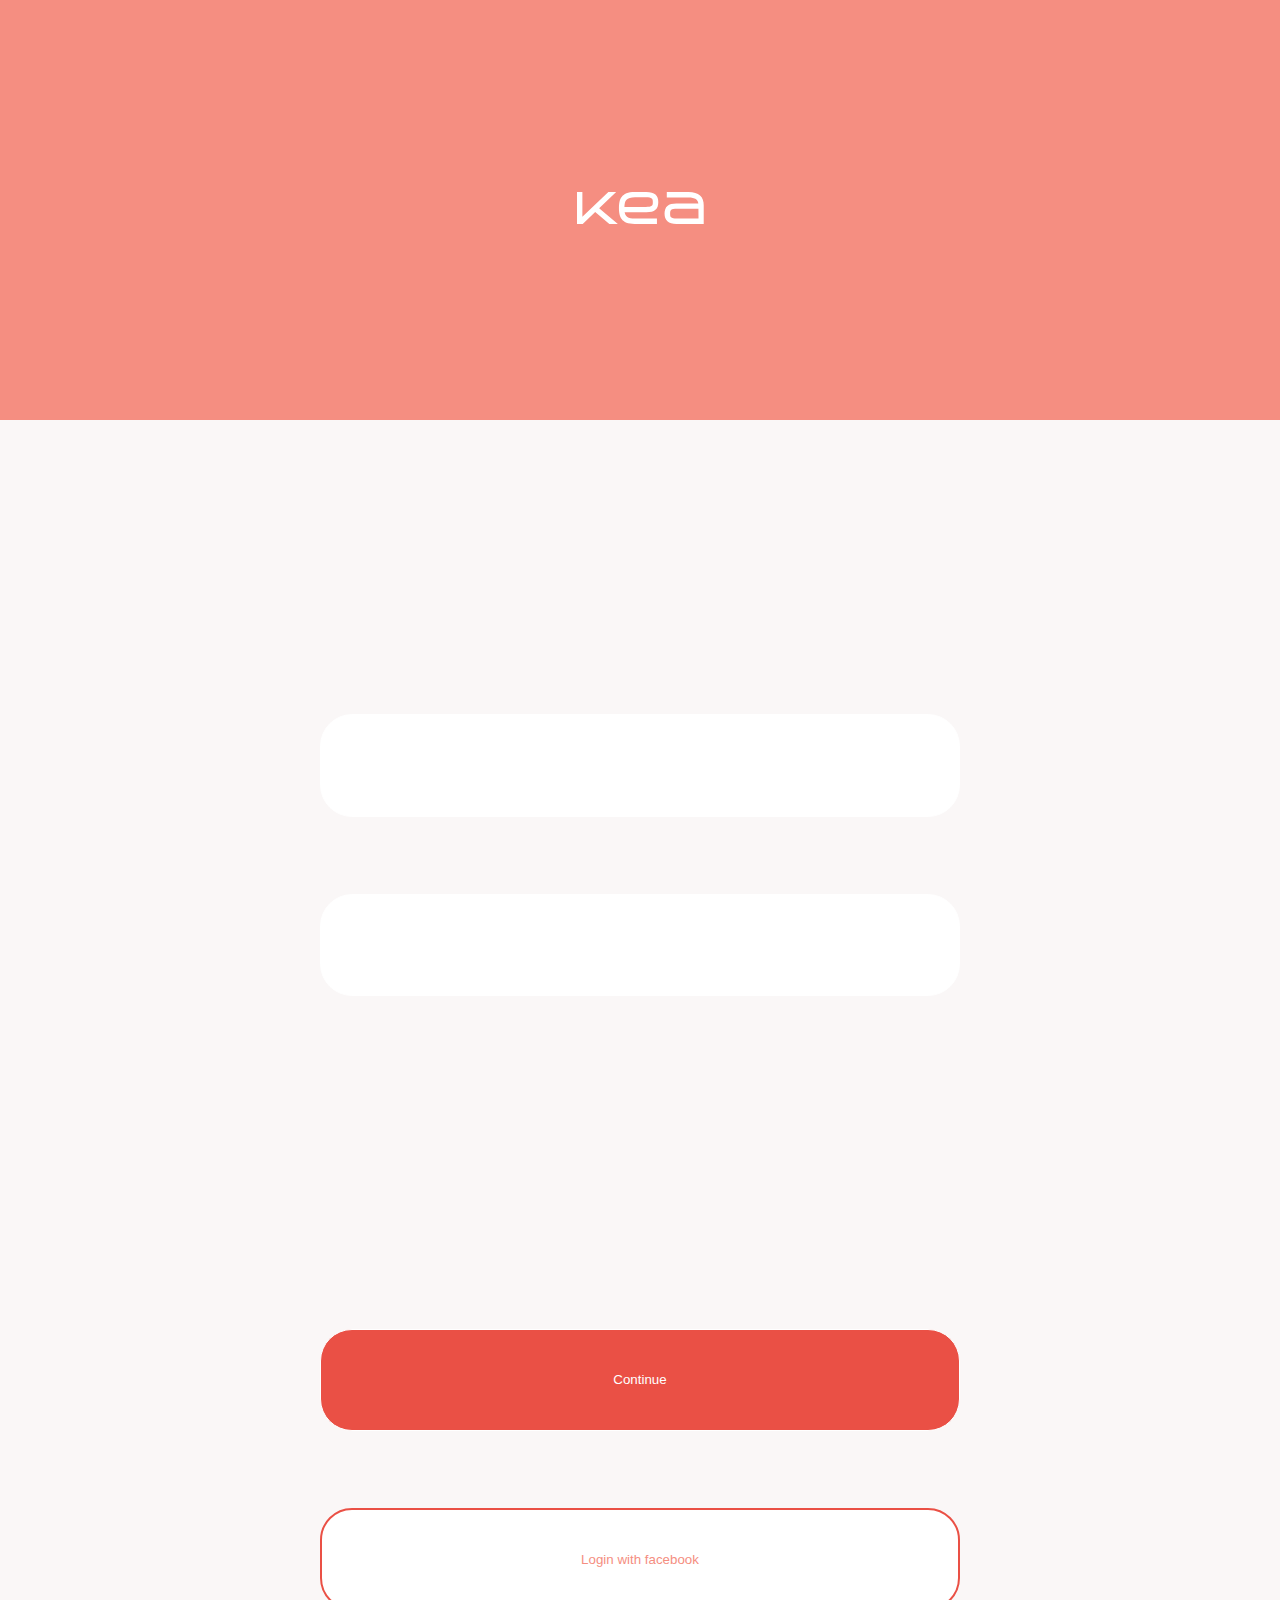
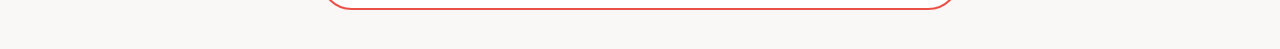
==== index.html @ 2ffb30de "Login page, ser godt ud og linker til Landingpage" ====
<!DOCTYPE html>
<html lang="da">

<head>
    <meta charset="utf-8">
    <meta name="viewport" content="width=device-width, initial-scale=1.0">
    <title>Protype</title>
    <link rel="stylesheet" href="style.css">
</head>

<body>
    <header><img src="assets/Group%201604.png" alt="KEA LOGO"></header>

    <main>
        <form action="name">
            <input type="text" name="username"><br>
            <input type="password"><br>

        </form>

        <a href="landingpage.html"><input id="login" type="submit" value="Continue"></a>
        <a href="landingpage.html"><input id="loginfb" type="submit" value="Login with facebook"></a>
    </main>

    <script src="script.js"></script>
</body></html>
---- style.css ----
* {
    box-sizing: border-box;
}

body {
    margin: 0;
    background-color: #FAF7F7;
}

header {
    background-color: #F58E81;
    text-align: center;

}

header img {
    margin: 15vw 15vw;
}

main {
    display: flex;
    flex-wrap: wrap;
    background-color: #FAF7F7;
    text-align: center;
    align-content: center;
    justify-content: center;

}

form {
    margin: 20vw;
    font-size: 0.9rem;
    list-style-type: none;

}

input {
    font-family: 'arial', sans-serif;
    border: 1px solid #FFFFFF;
    color: #F58E81;
    padding: 0.5rem;
    margin: 3vw;
    height: 8vw;
    width: 50vw;
    text-decoration: none;
    border-radius: 2rem;
}

#login {
    color: #FFFFFF;
    background-color: #EA5045;
}

#loginfb {
    color: #F58E81;
    background-color: #FFFFFF;
    border: 2px solid #EA5045;

}

@media only screen and (min-width:604px) {

    main {
        max-width: 800px;
        padding: 0 30vw;
        margin: 0 20vw;
        justify-content: center;
    }
}
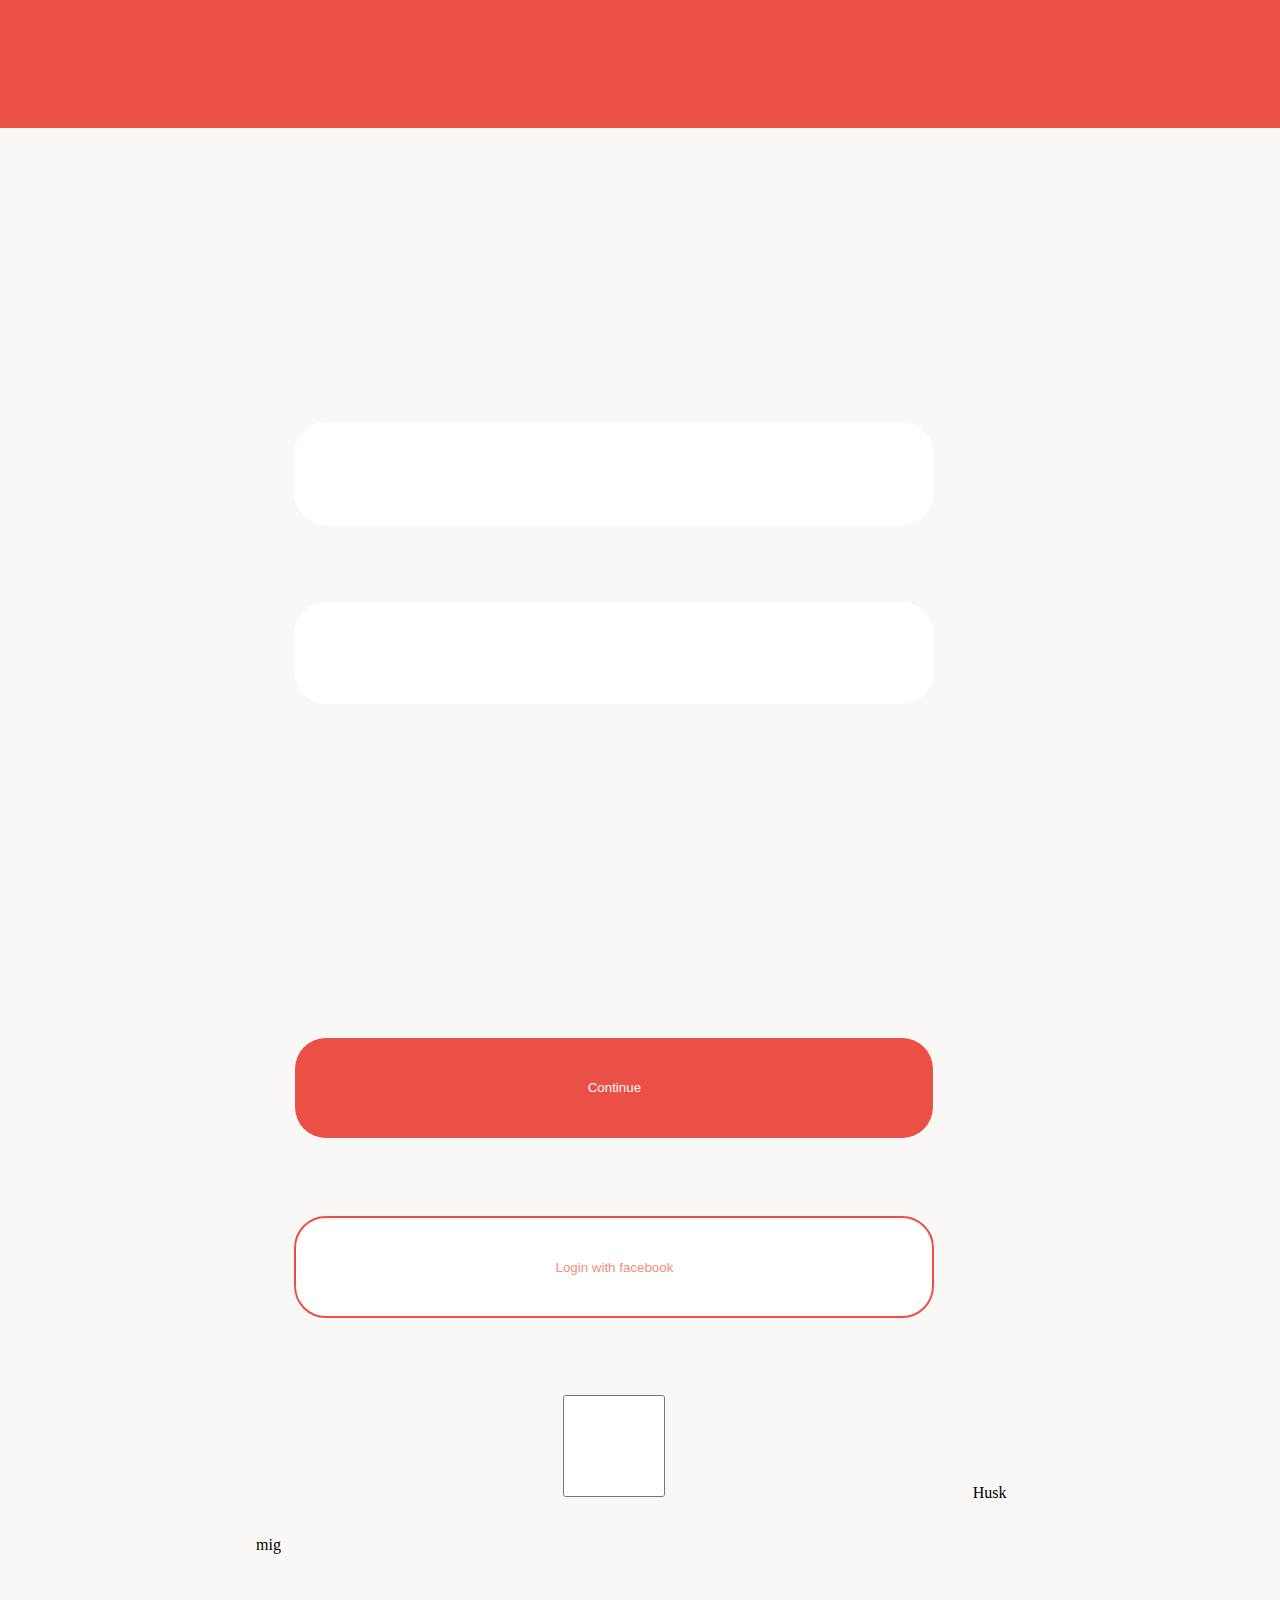
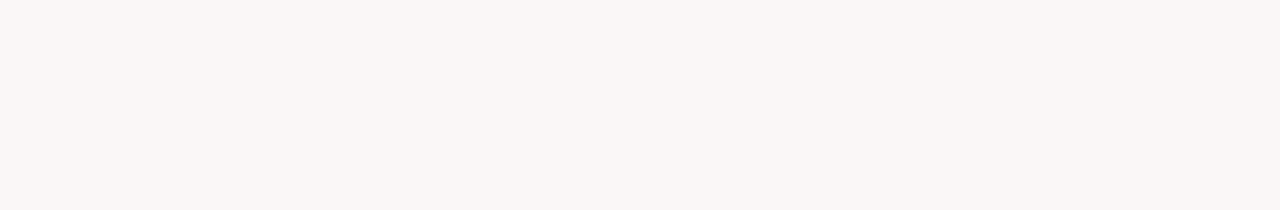
==== commit b5d39425: "MENU VIRKER" ====
--- a/index.html
+++ b/index.html
@@ -9,18 +9,28 @@
 </head>
 
 <body>
-    <header><img src="assets/Group%201604.png" alt="KEA LOGO"></header>
+    <header id="pageone">
+    </header>
 
     <main>
         <form action="name">
             <input type="text" name="username"><br>
             <input type="password"><br>
-
         </form>
 
-        <a href="landingpage.html"><input id="login" type="submit" value="Continue"></a>
-        <a href="landingpage.html"><input id="loginfb" type="submit" value="Login with facebook"></a>
+        <form>
+            <a href="landingpage.html">
+                <input id="login" type="submit" value="Continue"></a>
+
+            <a href="landingpage.html"><input id="loginfb" type="submit" value="Login with facebook"></a>
+
+            <input id=checkbox type="checkbox">Husk mig
+        </form>
+
+
     </main>
 
     <script src="script.js"></script>
-</body></html>
+</body>
+
+</html>
--- a/style.css
+++ b/style.css
@@ -2,35 +2,67 @@
     box-sizing: border-box;
 }
 
+:root {
+    --main-bg-color: #F58E81;
+    ;
+}
+
 body {
     margin: 0;
     background-color: #FAF7F7;
 }
 
-header {
+header #pageone {
     background-color: #F58E81;
+    text-align: left;
+    padding: 5vw 2vw;
+
+}
+
+header #top {
+    background-color: #EA5045;
+    text-align: left;
+    padding: 5vw 2vw;
+
+}
+
+header img {
+    height
+}
+
+ul {
+    list-style-type: none;
+    font-family: 'gibson', sans-serif;
+    color: #F58E81;
+
+}
+
+.hidden {
+    display: none;
+}
+
+/**** LOGIN PAIGE ***/
+
+
+#pageone {
+    background-color: main-bg-color;
     text-align: center;
 
 }
 
-header img {
+#pageone img {
     margin: 15vw 15vw;
 }
 
 main {
-    display: flex;
-    flex-wrap: wrap;
     background-color: #FAF7F7;
-    text-align: center;
-    align-content: center;
-    justify-content: center;
 
 }
 
 form {
     margin: 20vw;
-    font-size: 0.9rem;
-    list-style-type: none;
+    font-size: 1rem;
+    /*    list-style-type: none;*/
 
 }
 
@@ -42,7 +74,6 @@
     margin: 3vw;
     height: 8vw;
     width: 50vw;
-    text-decoration: none;
     border-radius: 2rem;
 }
 
@@ -58,12 +89,210 @@
 
 }
 
+input checkbox {
+    width: 10px;
+    height: 10px;
+    background-color: #000;
+}
+
+
+
+/****** LANDING PAGE *******/
+
+header {
+    padding: 5vw;
+    background-color: #EA5045;
+}
+
+nav img {
+    position: absolute;
+    right: 10vw;
+    top: 5vw;
+    height: 30px;
+}
+
+nav #profile {
+    position: absolute;
+    right: 20vw;
+    top: 5vw;
+    height: 30px;
+}
+
+#menu {
+    position: fixed;
+    right: 0;
+    top: 0;
+    bottom: 0;
+    margin: 0;
+    padding: 25vw 40vw;
+    font-family: 'gibson', sans-serif;
+    background-color: #3F3140;
+    font-size: 1.5rem;
+    text-align: center;
+    transition: 2s;
+
+}
+
+#menu li {
+    text-decoration: none;
+    padding: 1rem;
+}
+
+#menuknap {
+    z-index: 10;
+}
+
+a {
+    text-decoration: none;
+}
+
+a:active {
+    color: #ffffff;
+}
+
+#menu #logo {
+    position: absolute;
+    left: 40vw;
+    height: 8vw;
+}
+
+
+main #landingpage {
+    background-color: #FAF7F7;
+    margin: 0;
+    font-family: 'gibson', sans-serif;
+}
+
+.footer {
+    position: absolute;
+    left: 0;
+    bottom: 0;
+    font-size: 2rem;
+    width: 100%;
+    padding: 1rem 0;
+    color: #FFF;
+    background-color: #F58E81
+}
+
+
+/****** GRID *******/
+
+.grid {
+    display: grid;
+    grid-template-columns: 1fr 1fr 1fr;
+    grid-template-rows: 1fr 1fr 1fr 1fr 1fr 1fr;
+    grid-gap: 10px;
+    text-align: center;
+}
+
+
+.a {
+    grid-column-start: 1;
+    grid-column-end: 2;
+    grid-row-start: 1;
+}
+
+
+.b {
+    grid-column-start: 2;
+    grid-column-end: 3;
+    grid-row-start: 1;
+
+}
+
+.c {
+    grid-column-start: 3;
+    grid-column-end: 4;
+    grid-row-start: 1;
+
+}
+
+.d {
+    padding: 1rem 0;
+    font-size: 2rem;
+    grid-column-end: span 2;
+    grid-row-start: 2;
+    grid-row-end: 3;
+
+
+}
+
+
+.e {
+    grid-column-start: 3;
+    grid-row-start: 2;
+
+}
+
+
+.f {
+    grid-column-start: 1;
+    grid-row-start: 3;
+
+}
+
+.g {
+    grid-column-start: 2;
+    grid-row-start: 3;
+
+}
+
+.h {
+    grid-column-start: 3;
+    grid-column-end: 8;
+    grid-row-start: 3;
+
+}
+
+.i {
+    grid-column-start: 1;
+    grid-row-start: 4;
+
+}
+
+.j {
+    grid-column-start: 2;
+    grid-column-end: 8;
+    grid-row-start: 4;
+    grid-row-end: 6;
+    justify-content: center;
+    align-items: center;
+    font-family: 'arial', sans-serif;
+    font-weight: 600;
+    font-size: 4rem;
+
+}
+
+.k {
+    grid-column-start: 1;
+    grid-row-start: 5;
+
+}
+
+figure {
+    margin: 0;
+    padding: 2rem;
+    background-color: #FFFFFF;
+    color: #F58E81;
+    font-family: 'arial', sans-serif;
+    font-weight: 600;
+    background-size: contain;
+
+}
+
+
+/********** AFLEVERINGER **********/
+
+
+
+
+
+
 @media only screen and (min-width:604px) {
 
-    main {
+    main #front {
         max-width: 800px;
         padding: 0 30vw;
         margin: 0 20vw;
-        justify-content: center;
     }
 }
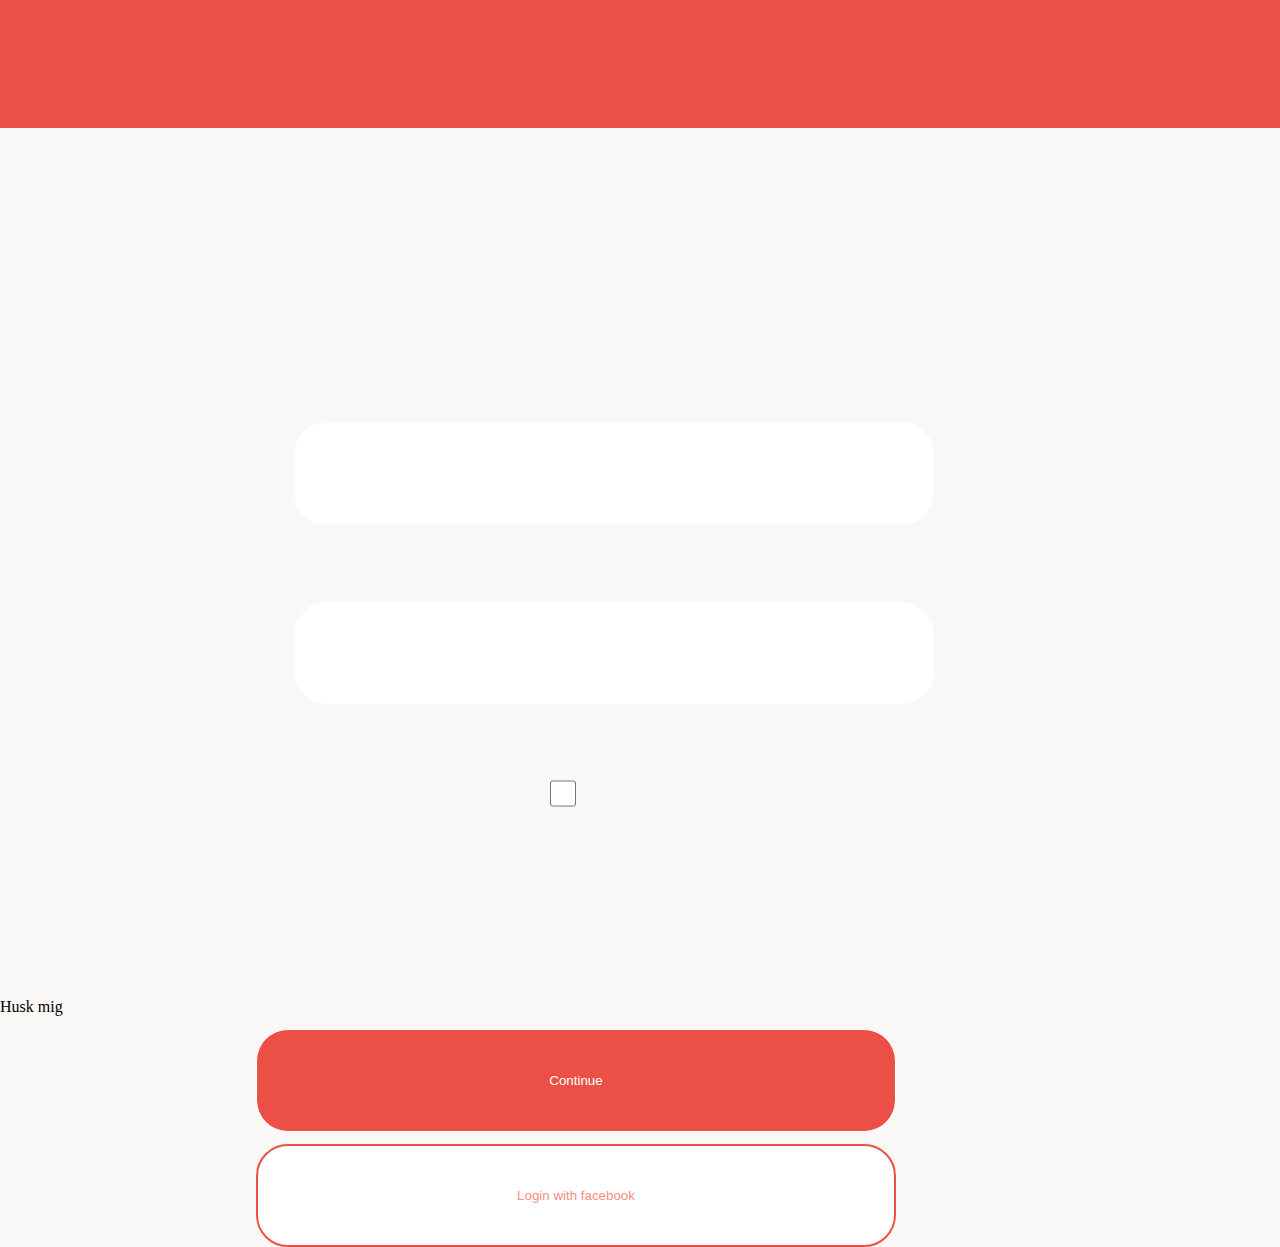
==== commit 2ec27410: "PIL I DROPDOWN VIRKER" ====
--- a/index.html
+++ b/index.html
@@ -18,19 +18,19 @@
             <input type="password"><br>
         </form>
 
-        <form>
-            <a href="landingpage.html">
-                <input id="login" type="submit" value="Continue"></a>
+        <article id="huskmig">
+            <input id=checkbox type="checkbox">
+            <div class="huskmigloging">Husk mig</div>
+        </article>
 
-            <a href="landingpage.html"><input id="loginfb" type="submit" value="Login with facebook"></a>
 
-            <input id=checkbox type="checkbox">Husk mig
-        </form>
+        <a href="landingpage.html">
+            <input id="login" type="submit" value="Continue"></a>
+
+
+        <a href="landingpage.html"><input id="loginfb" type="submit" value="Login with facebook"></a>
 
 
     </main>
-
     <script src="script.js"></script>
-</body>
-
-</html>
+</body></html>
--- a/style.css
+++ b/style.css
@@ -4,7 +4,6 @@
 
 :root {
     --main-bg-color: #F58E81;
-    ;
 }
 
 body {
@@ -30,10 +29,48 @@
     height
 }
 
+h1 {
+    margin: 3rem 1rem;
+    text-transform: capitalize;
+    font-family: 'canada-type-gibson', sans-serif;
+    font-size: 2rem;
+}
+
+h2 {
+    margin: 1.5rem 2rem;
+    font-family: 'canada-type-gibson', sans-serif;
+    font-size: 1.5rem;
+    color: #EA5045;
+
+}
+
+h3 {}
+
+h4 {
+    font-family: 'canada-type-gibson', sans-serif;
+    font-size: 0.7rem;
+    font-weight: 600;
+    color: #000;
+    padding: 1rem;
+}
+
+p {
+    padding: 0 1rem;
+    font-family: 'canada-type-gibson', sans-serif;
+}
+
+.txt2 {
+    margin: 1rem 0 0 0;
+    padding: 0 2rem;
+
+}
+
+
 ul {
     list-style-type: none;
-    font-family: 'gibson', sans-serif;
+    font-family: 'canada-type-gibson', sans-serif;
     color: #F58E81;
+    padding-inline-start: 0;
 
 }
 
@@ -79,6 +116,7 @@
 
 #login {
     color: #FFFFFF;
+    margin: 1vw 20vw;
     background-color: #EA5045;
 }
 
@@ -86,13 +124,20 @@
     color: #F58E81;
     background-color: #FFFFFF;
     border: 2px solid #EA5045;
-
-}
-
-input checkbox {
-    width: 10px;
-    height: 10px;
+    margin: 0 20vw;
+
+}
+
+#checkbox {
+    position: absolute;
+    width: 2vw;
+    top: 55vw;
+    left: 40vw;
     background-color: #000;
+}
+
+article #huskmig {
+    position: absolute;
 }
 
 
@@ -125,7 +170,7 @@
     bottom: 0;
     margin: 0;
     padding: 25vw 40vw;
-    font-family: 'gibson', sans-serif;
+    font-family: 'canada-type-gibson', sans-serif;
     background-color: #3F3140;
     font-size: 1.5rem;
     text-align: center;
@@ -286,6 +331,43 @@
 
 
 
+.grey {
+    margin: 2rem 1.2rem;
+    /*    padding: 0.5rem 0.7rem;*/
+    background-color: #DEDCDB;
+    /*    padding: 1rem;*/
+
+}
+
+.grey img {
+    position: relative;
+    left: 84vw;
+    bottom: 2vw;
+
+}
+
+.link {
+    position: relative;
+    left: 75vw;
+    bottom: 8vw;
+
+}
+
+/***** DROP DOWN MENU *****/
+
+#dropdown {
+    background-color: #FFF;
+    align-items: flex-start;
+    background-size: 100%;
+    color: #000;
+}
+
+#dropdown li {
+    border: 1px solid #DEDCDB;
+    padding: 2rem;
+    list-style: none;
+
+}
 
 
 @media only screen and (min-width:604px) {
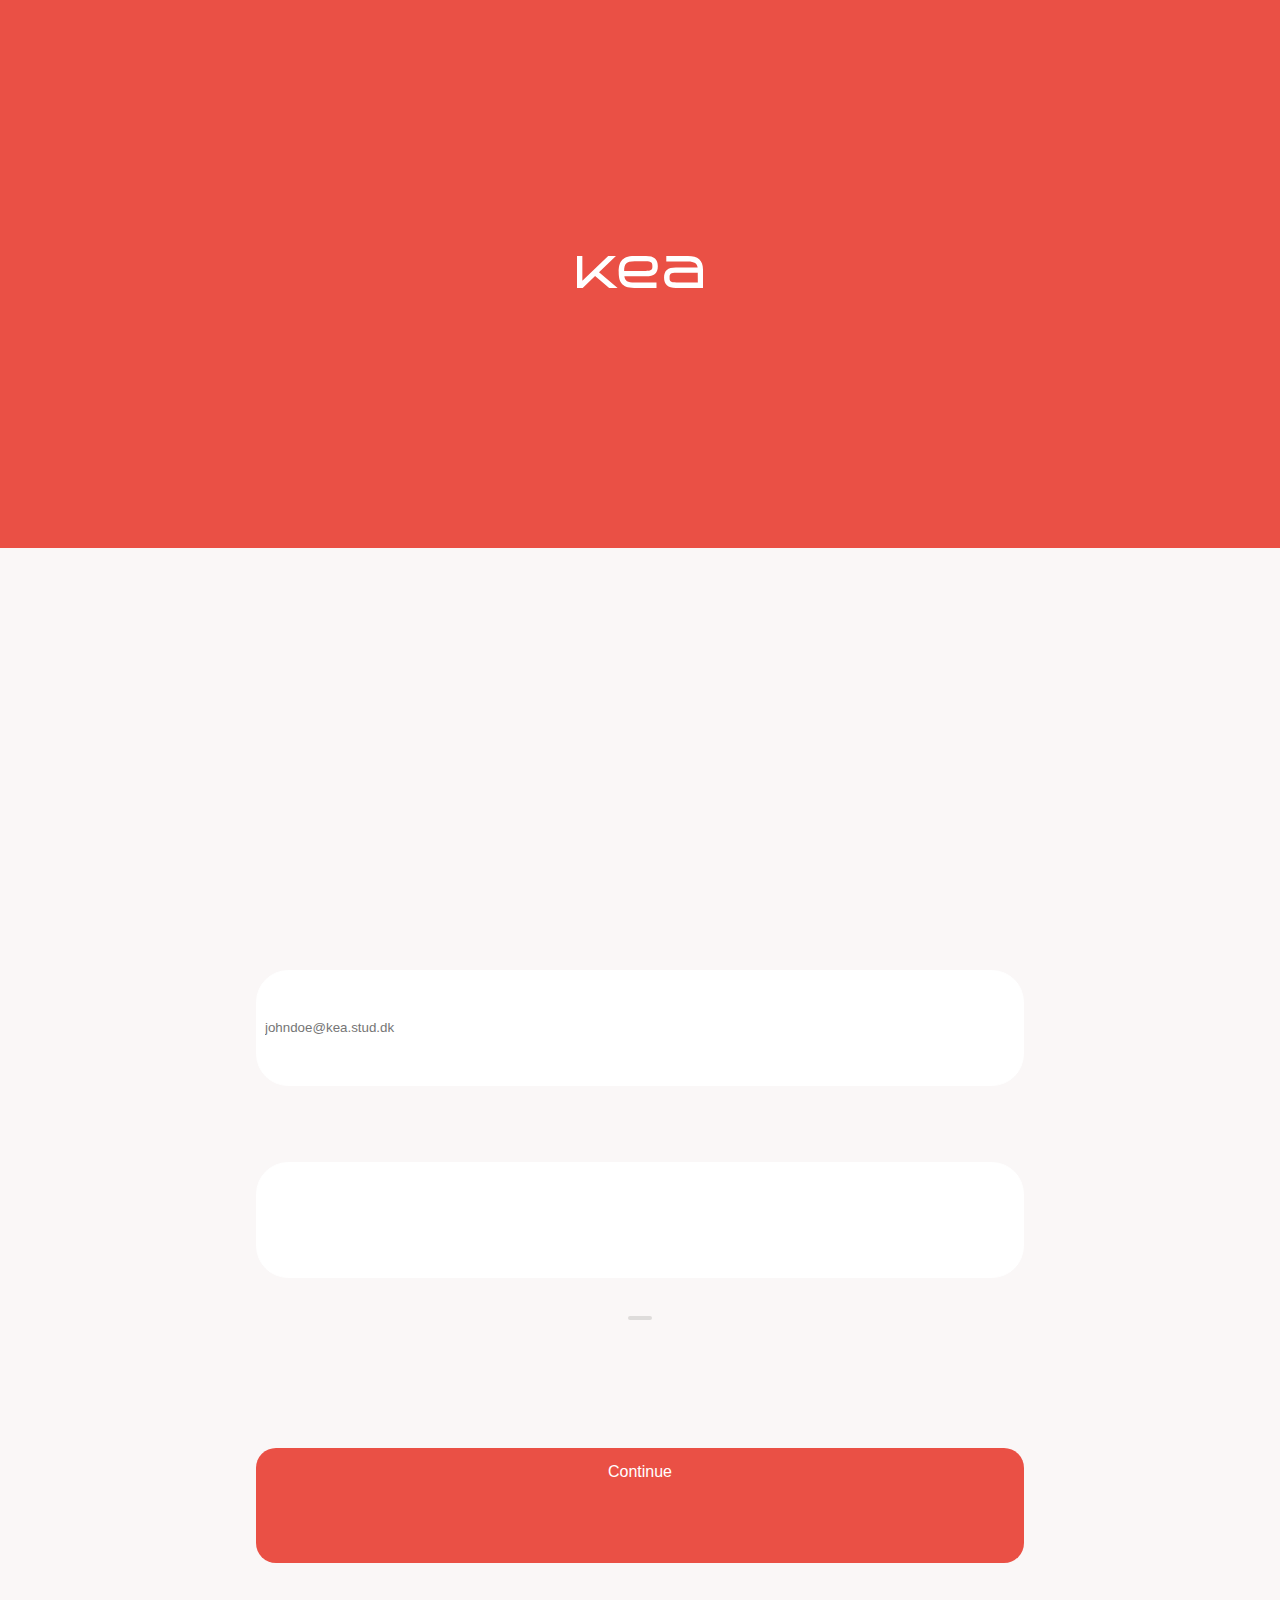
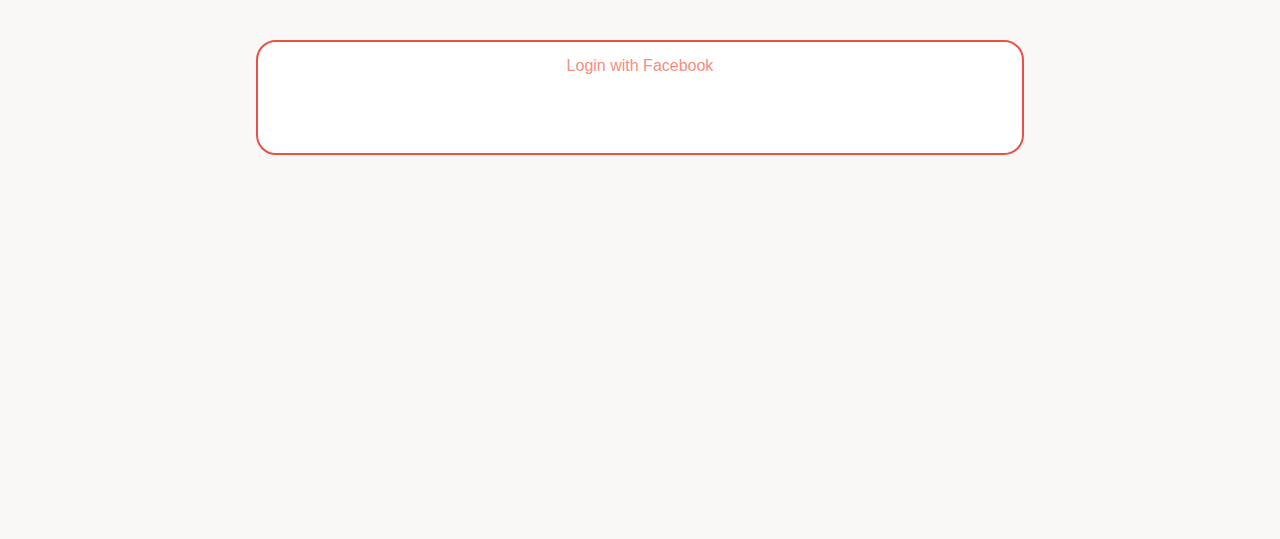
==== commit 207434f8: "Alt undtagen forside fungere" ====
--- a/index.html
+++ b/index.html
@@ -4,31 +4,38 @@
 <head>
     <meta charset="utf-8">
     <meta name="viewport" content="width=device-width, initial-scale=1.0">
-    <title>Protype</title>
+    <title>Protoype</title>
     <link rel="stylesheet" href="style.css">
 </head>
 
 <body>
     <header id="pageone">
+        <a href="landingpage.html"><img src="assets/Kea_logo.svg" alt="KEA LOGO"></a>
     </header>
 
-    <main>
-        <form action="name">
-            <input type="text" name="username"><br>
+
+
+    <main id="front">
+        <form class="forms" action="name">
+            <input type="text" name="username" placeholder="johndoe@kea.stud.dk"><br>
             <input type="password"><br>
+
+
         </form>
 
-        <article id="huskmig">
-            <input id=checkbox type="checkbox">
-            <div class="huskmigloging">Husk mig</div>
-        </article>
 
+        <img src="assets/Divider.svg" alt="">
+        <section class="button">
+            <a href="landingpage.html">
+                <div id="login">Continue</div>
+            </a>
 
-        <a href="landingpage.html">
-            <input id="login" type="submit" value="Continue"></a>
+            <a href="landingpage.html">
+                <div id="loginfb">Login with Facebook</div>
 
+            </a>
+        </section>
 
-        <a href="landingpage.html"><input id="loginfb" type="submit" value="Login with facebook"></a>
 
 
     </main>
--- a/style.css
+++ b/style.css
@@ -25,10 +25,6 @@
 
 }
 
-header img {
-    height
-}
-
 h1 {
     margin: 3rem 1rem;
     text-transform: capitalize;
@@ -54,6 +50,14 @@
     padding: 1rem;
 }
 
+h5 {
+    font-family: 'canada-type-gibson', sans-serif;
+    font-size: 1.3rem;
+    font-weight: 600;
+    color: #F58E81;
+    margin-bottom: 4vw;
+}
+
 p {
     padding: 0 1rem;
     font-family: 'canada-type-gibson', sans-serif;
@@ -65,20 +69,29 @@
 
 }
 
+img:hover {
+    transform: scale(1.1);
+    transition: 0.5s ease-in-out;
+}
+
 
 ul {
     list-style-type: none;
     font-family: 'canada-type-gibson', sans-serif;
     color: #F58E81;
-    padding-inline-start: 0;
+    padding: 0;
+    margin: 0;
 
 }
 
 .hidden {
     display: none;
-}
-
-/**** LOGIN PAIGE ***/
+    visibility: hidden;
+    transform: translateX(100%);
+    transition: 2s;
+}
+
+/**** LOGIN PAGE ***/
 
 
 #pageone {
@@ -91,13 +104,19 @@
     margin: 15vw 15vw;
 }
 
-main {
+#front {
+    display: flex;
+    flex-wrap: wrap;
+    flex-direction: column;
+    justify-content: center;
+    align-items: center;
     background-color: #FAF7F7;
-
-}
+    margin: 30vw 0;
+
+}
+
 
 form {
-    margin: 20vw;
     font-size: 1rem;
     /*    list-style-type: none;*/
 
@@ -109,35 +128,51 @@
     color: #F58E81;
     padding: 0.5rem;
     margin: 3vw;
-    height: 8vw;
-    width: 50vw;
+    height: 9vw;
+    width: 60vw;
     border-radius: 2rem;
+}
+
+.forms {
+    text-align: center;
+
+}
+
+.button {
+    margin-top: 10vw;
+    font-family: "arial", sans-serif;
 }
 
 #login {
     color: #FFFFFF;
-    margin: 1vw 20vw;
+    border-radius: 20px;
     background-color: #EA5045;
+    height: 9vw;
+    width: 60vw;
+    text-align: center;
+    padding-top: 15px;
+    margin-bottom: 6vw;
 }
 
 #loginfb {
     color: #F58E81;
+    border-radius: 20px;
     background-color: #FFFFFF;
     border: 2px solid #EA5045;
-    margin: 0 20vw;
-
-}
+    height: 9vw;
+    width: 60vw;
+    text-align: center;
+    padding-top: 15px;
+
+}
+
+#huskmig {
+    display: flex;
+}
+
 
 #checkbox {
-    position: absolute;
-    width: 2vw;
-    top: 55vw;
-    left: 40vw;
-    background-color: #000;
-}
-
-article #huskmig {
-    position: absolute;
+    height: 10px;
 }
 
 
@@ -149,42 +184,56 @@
     background-color: #EA5045;
 }
 
-nav img {
+nav #menuknap {
     position: absolute;
     right: 10vw;
-    top: 5vw;
-    height: 30px;
+    top: 8vw;
+    height: 20px;
 }
 
 nav #profile {
     position: absolute;
     right: 20vw;
-    top: 5vw;
-    height: 30px;
+    top: 8vw;
+    height: 20px;
+}
+
+nav . {
+    position: absolute;
+    right: 20vw;
+    top: 8vw;
+    height: 20px;
 }
 
 #menu {
+    flex-wrap: wrap;
+    display: inline-block;
     position: fixed;
     right: 0;
     top: 0;
     bottom: 0;
     margin: 0;
-    padding: 25vw 40vw;
+    /*    height: 100%;*/
+    width: 100%;
+    padding: 35vw;
     font-family: 'canada-type-gibson', sans-serif;
     background-color: #3F3140;
     font-size: 1.5rem;
     text-align: center;
+    justify-content: center;
+    z-index: 10;
+    transition: 0.5s;
+
+
+}
+
+
+
+#menuknap {
+    position: absolute;
+    cursor: pointer;
     transition: 2s;
-
-}
-
-#menu li {
-    text-decoration: none;
-    padding: 1rem;
-}
-
-#menuknap {
-    z-index: 10;
+    z-index: 20;
 }
 
 a {
@@ -196,10 +245,12 @@
 }
 
 #menu #logo {
-    position: absolute;
-    left: 40vw;
-    height: 8vw;
-}
+    transform: scale(1.2);
+    top: 20vw;
+    left: 35vw;
+
+}
+
 
 
 main #landingpage {
@@ -224,132 +275,73 @@
 
 .grid {
     display: grid;
-    grid-template-columns: 1fr 1fr 1fr;
-    grid-template-rows: 1fr 1fr 1fr 1fr 1fr 1fr;
+    grid-template-columns: 125px 125px 125px;
+    grid-template-rows: 125px 125px 125px 125px 125px 125px;
     grid-gap: 10px;
-    text-align: center;
-}
-
-
-.a {
-    grid-column-start: 1;
-    grid-column-end: 2;
-    grid-row-start: 1;
-}
-
-
-.b {
-    grid-column-start: 2;
-    grid-column-end: 3;
-    grid-row-start: 1;
-
-}
-
-.c {
-    grid-column-start: 3;
-    grid-column-end: 4;
-    grid-row-start: 1;
-
-}
-
-.d {
-    padding: 1rem 0;
-    font-size: 2rem;
-    grid-column-end: span 2;
-    grid-row-start: 2;
-    grid-row-end: 3;
-
-
-}
-
-
-.e {
-    grid-column-start: 3;
-    grid-row-start: 2;
-
-}
-
-
-.f {
-    grid-column-start: 1;
-    grid-row-start: 3;
-
-}
-
-.g {
-    grid-column-start: 2;
-    grid-row-start: 3;
-
-}
-
-.h {
-    grid-column-start: 3;
-    grid-column-end: 8;
-    grid-row-start: 3;
-
-}
-
-.i {
-    grid-column-start: 1;
-    grid-row-start: 4;
-
-}
+}
+
+
+.item {
+    background-color: #fff;
+    display: grid;
+    justify-items: center;
+    align-items: center;
+}
+
+
+.item-4 {
+    grid-column: 1 / span 2;
+
+}
+
 
 .j {
-    grid-column-start: 2;
-    grid-column-end: 8;
-    grid-row-start: 4;
-    grid-row-end: 6;
-    justify-content: center;
-    align-items: center;
+    grid-column: 2 / span 2;
+    grid-row: 4 / span 2;
     font-family: 'arial', sans-serif;
     font-weight: 600;
-    font-size: 4rem;
-
-}
-
-.k {
-    grid-column-start: 1;
-    grid-row-start: 5;
-
-}
-
-figure {
-    margin: 0;
-    padding: 2rem;
-    background-color: #FFFFFF;
+    font-size: 3rem;
+
+}
+
+
+.grid a {
+    margin-top: 0;
+    margin-bottom: 0;
+    margin-left: 0;
+    margin-right: 0;
     color: #F58E81;
     font-family: 'arial', sans-serif;
     font-weight: 600;
-    background-size: contain;
-
-}
-
-
-/********** AFLEVERINGER **********/
+
+}
+
+
+/********** MATERIALER **********/
 
 
 
 
 .grey {
-    margin: 2rem 1.2rem;
-    /*    padding: 0.5rem 0.7rem;*/
+    margin: 1rem 1.2rem;
+    padding: 0.5rem 0rem;
     background-color: #DEDCDB;
     /*    padding: 1rem;*/
 
 }
 
-.grey img {
+#pil {
     position: relative;
     left: 84vw;
-    bottom: 2vw;
-
-}
+    bottom: 4vw;
+
+}
+
 
 .link {
     position: relative;
-    left: 75vw;
-    bottom: 8vw;
+    left: 70vw;
+    bottom: 2vw;
 
 }
 
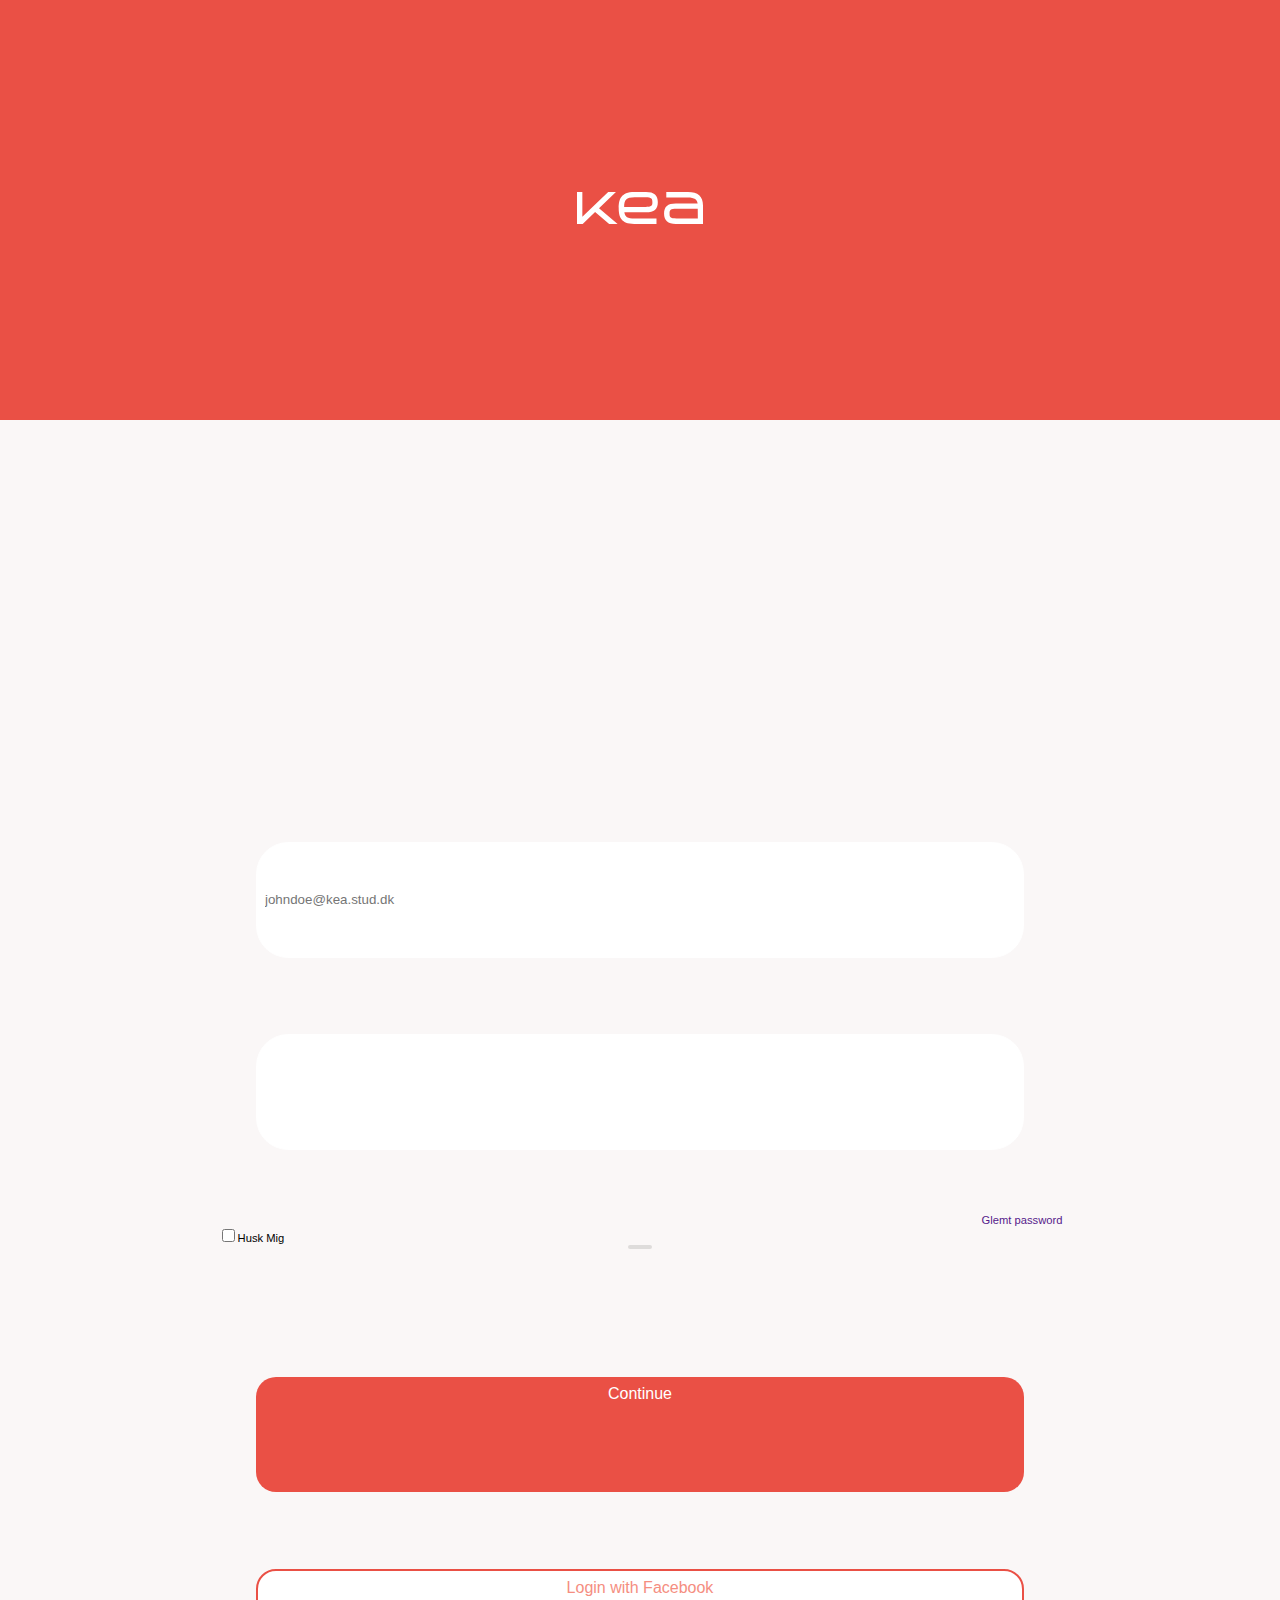
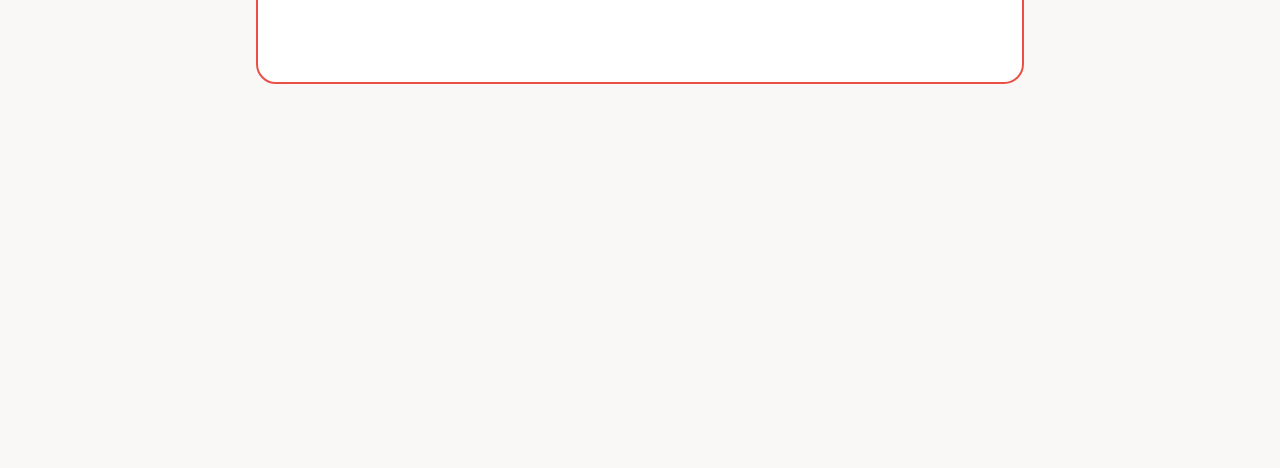
==== commit 697f0d01: "ALT VIRKERRRR!!!!!" ====
--- a/index.html
+++ b/index.html
@@ -18,8 +18,14 @@
     <main id="front">
         <form class="forms" action="name">
             <input type="text" name="username" placeholder="johndoe@kea.stud.dk"><br>
-            <input type="password"><br>
+            <input type="password">
 
+            <div class="passwordhelp">
+                <a href="">
+                    <div class="glemtpassword">Glemt password</div>
+                </a>
+                <input type="checkbox">Husk Mig
+            </div>
 
         </form>
 
--- a/style.css
+++ b/style.css
@@ -9,17 +9,11 @@
 body {
     margin: 0;
     background-color: #FAF7F7;
+    font-family: 'canada-type-gibson', sans-serif;
 }
 
 header #pageone {
     background-color: #F58E81;
-    text-align: left;
-    padding: 5vw 2vw;
-
-}
-
-header #top {
-    background-color: #EA5045;
     text-align: left;
     padding: 5vw 2vw;
 
@@ -108,7 +102,6 @@
     display: flex;
     flex-wrap: wrap;
     flex-direction: column;
-    justify-content: center;
     align-items: center;
     background-color: #FAF7F7;
     margin: 30vw 0;
@@ -116,13 +109,8 @@
 }
 
 
-form {
-    font-size: 1rem;
-    /*    list-style-type: none;*/
-
-}
-
-input {
+input[type=text],
+input[type=password] {
     font-family: 'arial', sans-serif;
     border: 1px solid #FFFFFF;
     color: #F58E81;
@@ -133,10 +121,21 @@
     border-radius: 2rem;
 }
 
-.forms {
-    text-align: center;
-
-}
+.passwordhelp {
+    display: block;
+    margin: 0;
+    margin-top: -6vw;
+    font-size: 0.7rem;
+
+}
+
+.glemtpassword {
+    display: block;
+    margin-top: 8vw;
+    text-align: right;
+    font-size: 0.7rem;
+}
+
 
 .button {
     margin-top: 10vw;
@@ -150,7 +149,7 @@
     height: 9vw;
     width: 60vw;
     text-align: center;
-    padding-top: 15px;
+    padding-top: 8px;
     margin-bottom: 6vw;
 }
 
@@ -162,17 +161,8 @@
     height: 9vw;
     width: 60vw;
     text-align: center;
-    padding-top: 15px;
-
-}
-
-#huskmig {
-    display: flex;
-}
-
-
-#checkbox {
-    height: 10px;
+    padding-top: 8px;
+
 }
 
 
@@ -180,28 +170,30 @@
 /****** LANDING PAGE *******/
 
 header {
-    padding: 5vw;
+    margin: 0;
     background-color: #EA5045;
+}
+
+nav {
+    width: 100%;
 }
 
 nav #menuknap {
     position: absolute;
     right: 10vw;
-    top: 8vw;
+    top: 15px;
     height: 20px;
+}
+
+#headerlogo {
+    height: 50px;
+    padding: 1rem;
 }
 
 nav #profile {
     position: absolute;
     right: 20vw;
-    top: 8vw;
-    height: 20px;
-}
-
-nav . {
-    position: absolute;
-    right: 20vw;
-    top: 8vw;
+    top: 15px;
     height: 20px;
 }
 
@@ -213,21 +205,16 @@
     top: 0;
     bottom: 0;
     margin: 0;
-    /*    height: 100%;*/
     width: 100%;
-    padding: 35vw;
-    font-family: 'canada-type-gibson', sans-serif;
+    padding: 35vw 35vw 0 35vw;
     background-color: #3F3140;
-    font-size: 1.5rem;
+    font-size: 1.2rem;
     text-align: center;
     justify-content: center;
     z-index: 10;
     transition: 0.5s;
 
-
-}
-
-
+}
 
 #menuknap {
     position: absolute;
@@ -244,14 +231,10 @@
     color: #ffffff;
 }
 
-#menu #logo {
+#logo {
     transform: scale(1.2);
-    top: 20vw;
-    left: 35vw;
-
-}
-
-
+    margin-bottom: 10vw;
+}
 
 main #landingpage {
     background-color: #FAF7F7;
@@ -275,11 +258,10 @@
 
 .grid {
     display: grid;
-    grid-template-columns: 125px 125px 125px;
-    grid-template-rows: 125px 125px 125px 125px 125px 125px;
-    grid-gap: 10px;
-}
-
+    grid-template-columns: 120px 120px 120px;
+    grid-template-rows: 120px 120px 120px 120px 120px 120px;
+    grid-gap: 7.5px;
+}
 
 .item {
     background-color: #fff;
@@ -288,12 +270,10 @@
     align-items: center;
 }
 
-
 .item-4 {
     grid-column: 1 / span 2;
 
 }
-
 
 .j {
     grid-column: 2 / span 2;
@@ -330,13 +310,13 @@
 
 }
 
-#pil {
+#pil,
+.pil {
     position: relative;
     left: 84vw;
     bottom: 4vw;
 
 }
-
 
 .link {
     position: relative;
@@ -360,13 +340,3 @@
     list-style: none;
 
 }
-
-
-@media only screen and (min-width:604px) {
-
-    main #front {
-        max-width: 800px;
-        padding: 0 30vw;
-        margin: 0 20vw;
-    }
-}
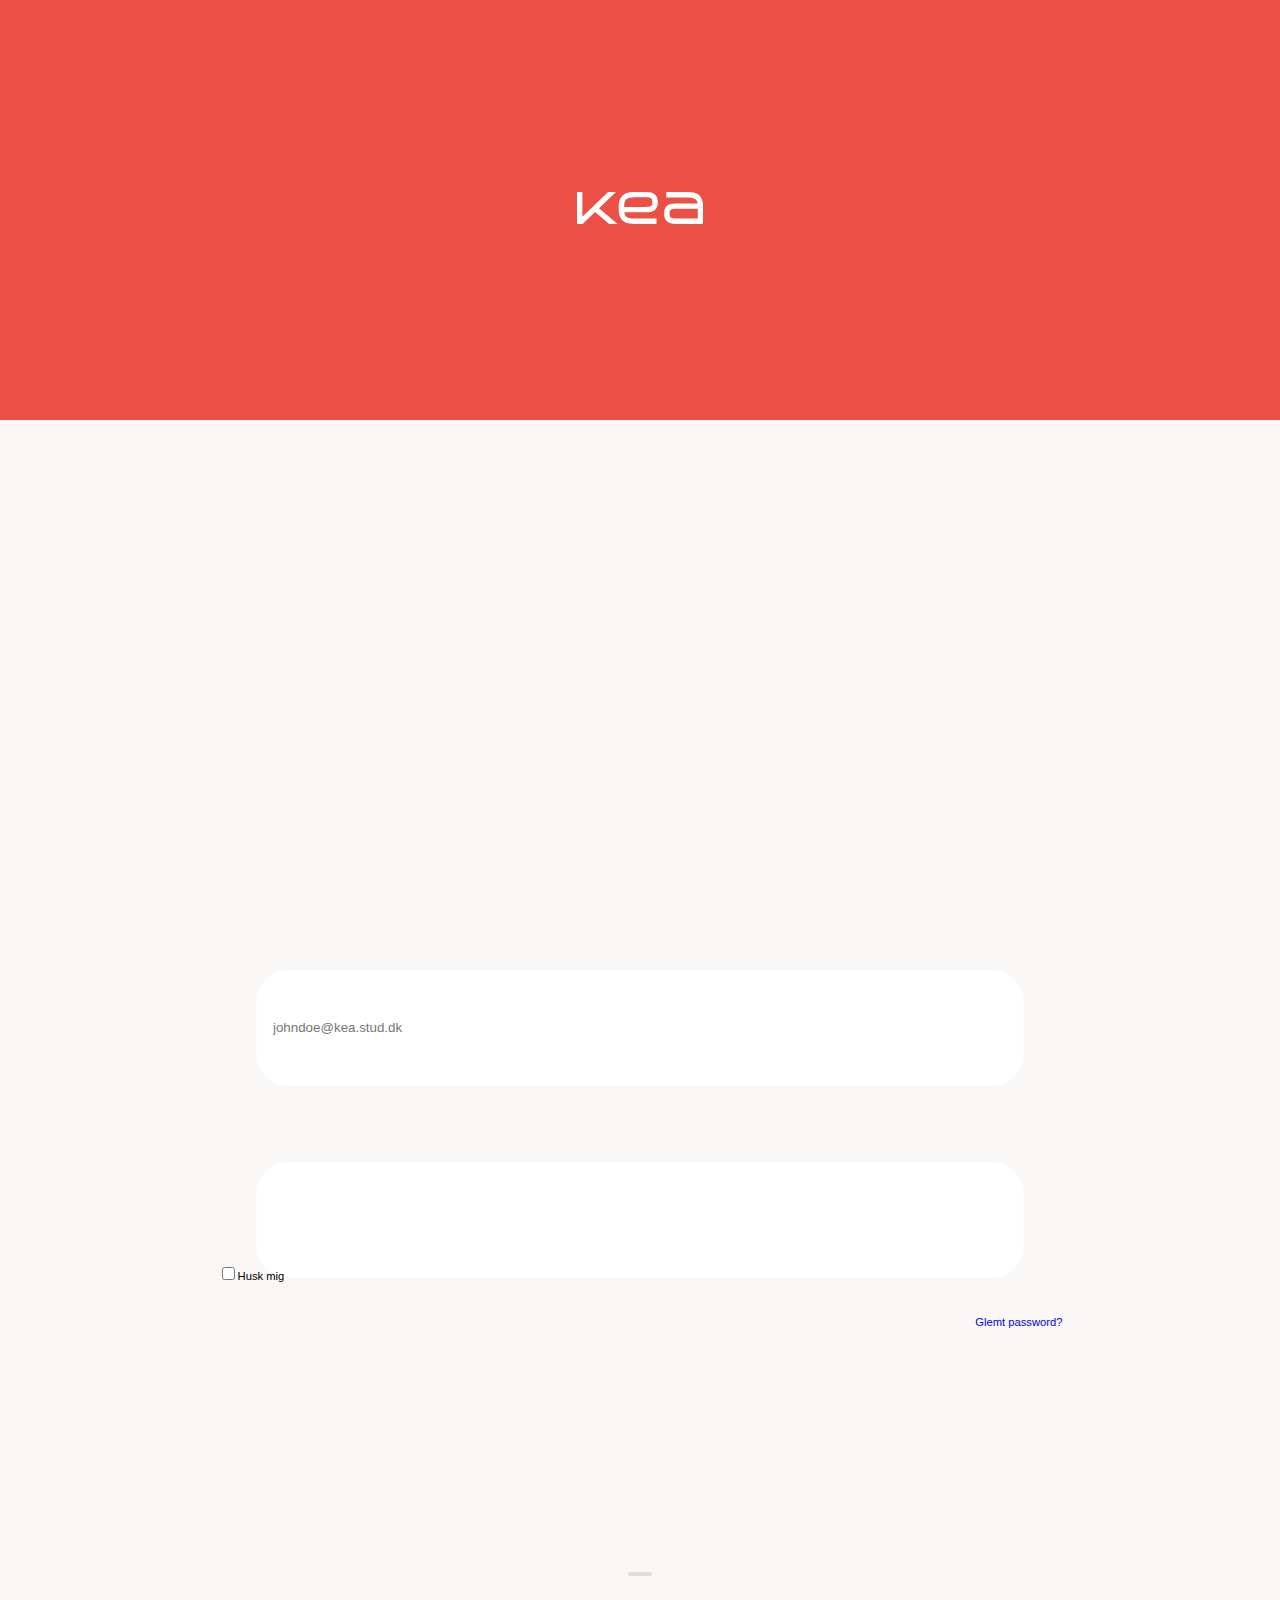
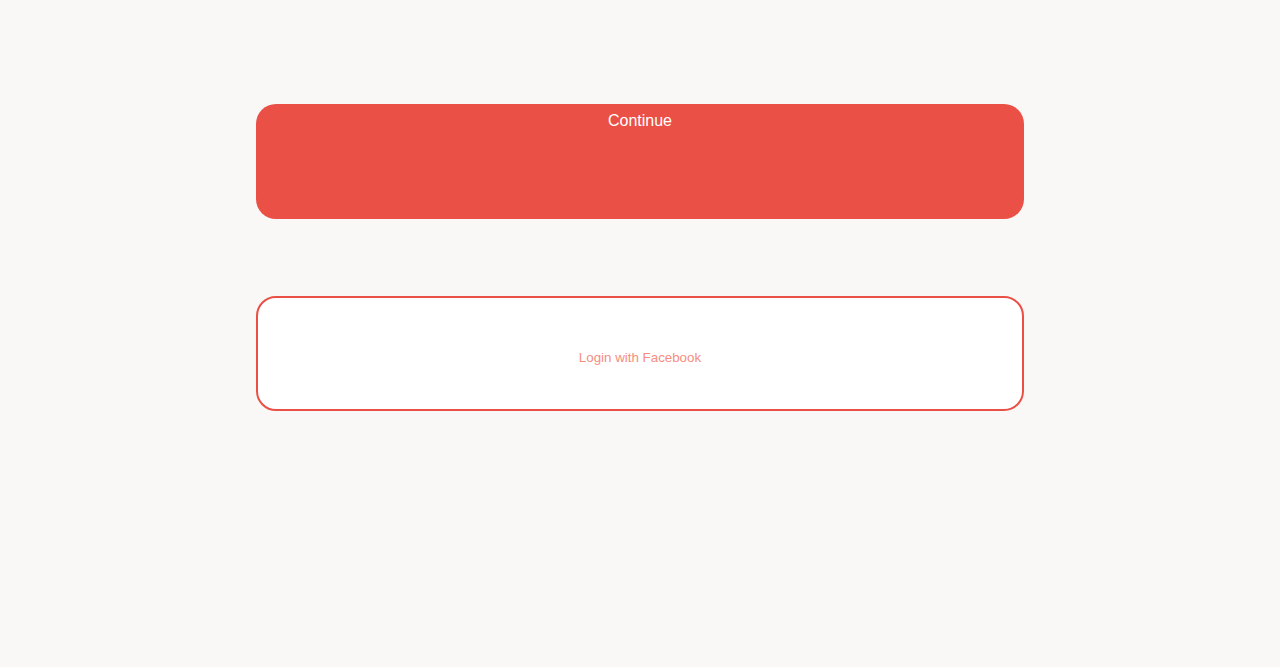
==== commit 6bf1d11d: "Forside rettelser. "Husk mig"  og "glemt Password" placeret rette sted. Alle sidder virker nu optima" ====
--- a/index.html
+++ b/index.html
@@ -21,23 +21,25 @@
             <input type="password">
 
             <div class="passwordhelp">
-                <a href="">
-                    <div class="glemtpassword">Glemt password</div>
+                <a href="fronter.dk/kea">
+                    <div class="glemtpassword">Glemt password?</div>
                 </a>
-                <input type="checkbox">Husk Mig
+                <div class="huskmig">
+                    <input type="checkbox">Husk mig
+                </div>
             </div>
 
         </form>
 
 
-        <img src="assets/Divider.svg" alt="">
+        <img src="assets/Divider.svg" alt="divider">
         <section class="button">
             <a href="landingpage.html">
                 <div id="login">Continue</div>
             </a>
 
             <a href="landingpage.html">
-                <div id="loginfb">Login with Facebook</div>
+                <button id="loginfb">Login with Facebook</button>
 
             </a>
         </section>
--- a/style.css
+++ b/style.css
@@ -34,7 +34,6 @@
 
 }
 
-h3 {}
 
 h4 {
     font-family: 'canada-type-gibson', sans-serif;
@@ -104,37 +103,43 @@
     flex-direction: column;
     align-items: center;
     background-color: #FAF7F7;
-    margin: 30vw 0;
-
-}
-
+    margin: 40vw 0 20vw 0;
+
+}
 
 input[type=text],
 input[type=password] {
     font-family: 'arial', sans-serif;
     border: 1px solid #FFFFFF;
     color: #F58E81;
-    padding: 0.5rem;
     margin: 3vw;
     height: 9vw;
     width: 60vw;
+    padding-left: 1rem;
     border-radius: 2rem;
 }
 
-.passwordhelp {
-    display: block;
-    margin: 0;
-    margin-top: -6vw;
-    font-size: 0.7rem;
+input[type=checkbox] {
+    display: inline-block;
+    position: relative;
 
 }
 
 .glemtpassword {
-    display: block;
-    margin-top: 8vw;
     text-align: right;
     font-size: 0.7rem;
 }
+
+.huskmig {
+    margin-top: -5vw;
+    font-size: 0.7rem;
+}
+
+.forms {
+    margin-bottom: 20vw;
+}
+
+
 
 
 .button {
@@ -219,7 +224,6 @@
 #menuknap {
     position: absolute;
     cursor: pointer;
-    transition: 2s;
     z-index: 20;
 }
 
